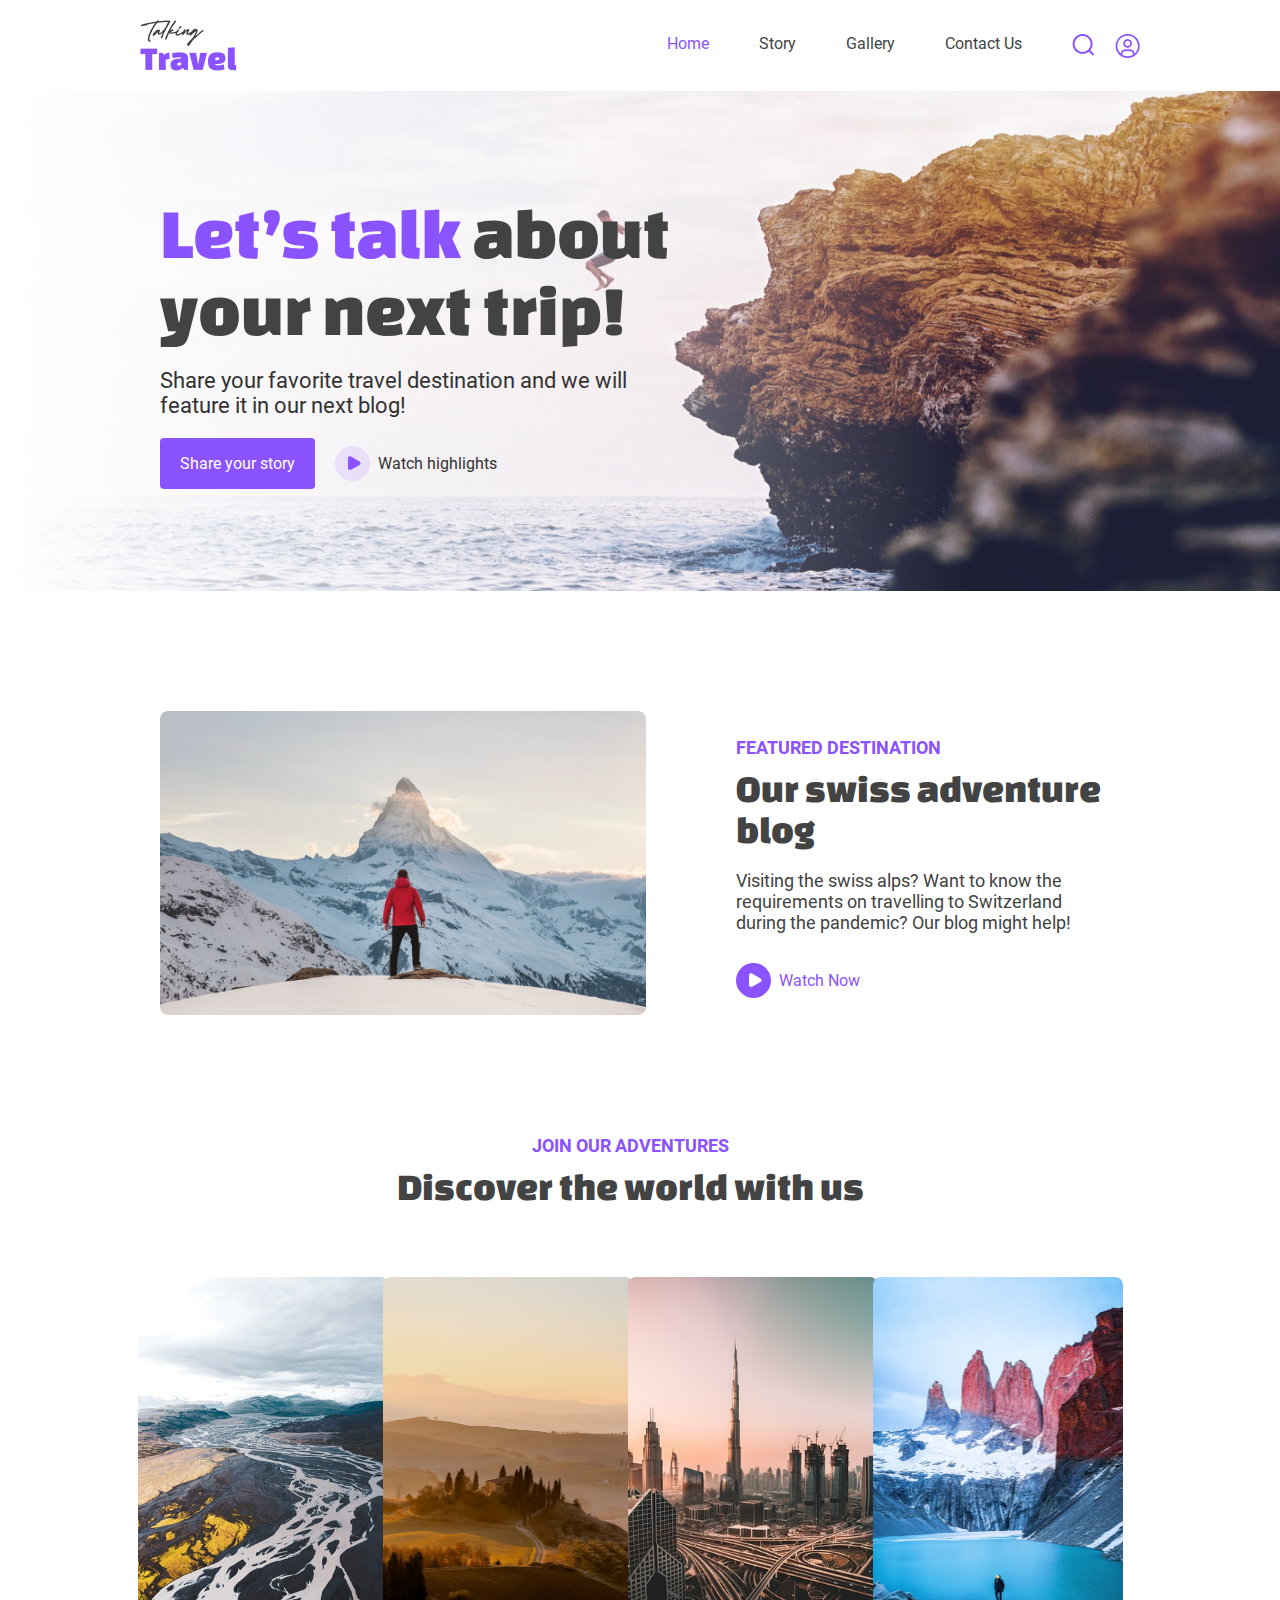
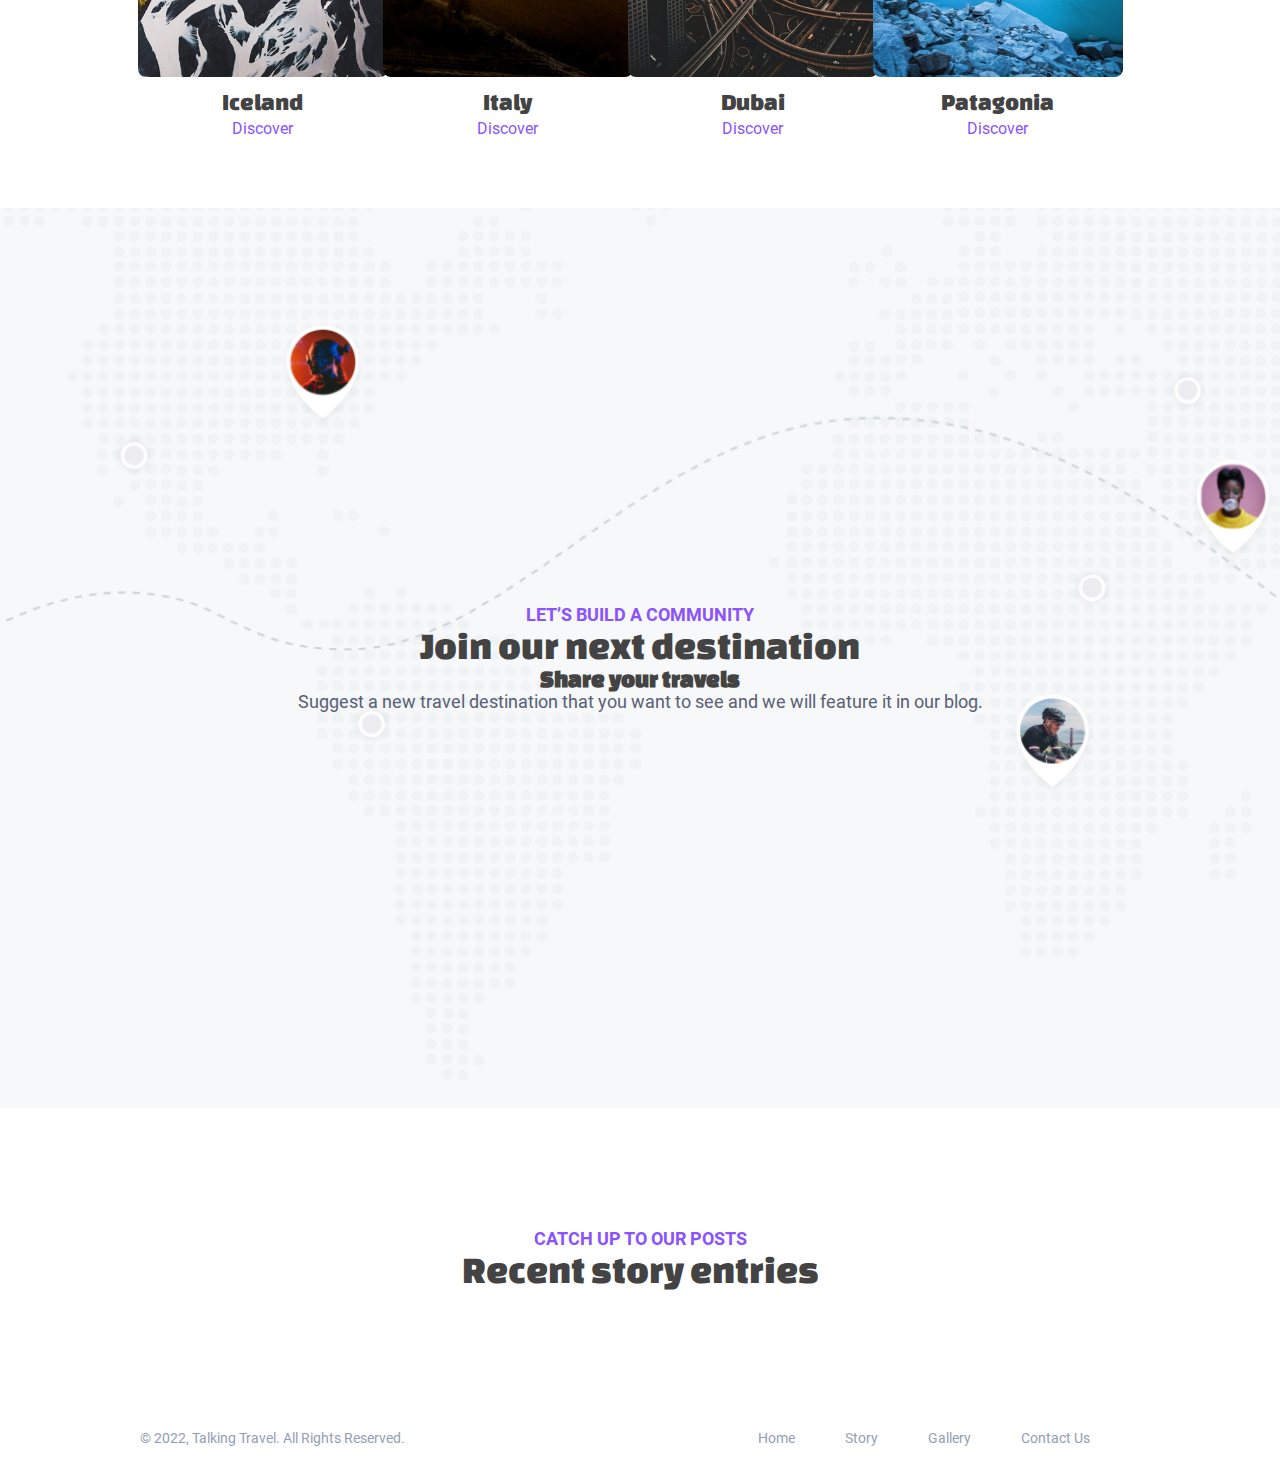
==== pages/index.html @ 603c9e21 "add most of page, all fonts, images and many styles" ====
<!DOCTYPE html>
<html lang="en">
<head>
    <meta charset="UTF-8">
    <meta name="viewport" content="width=device-width, initial-scale=1.0">
    <title>Home Page</title>
    <link rel="stylesheet" href="../src/styles/reset.css">
    <link rel="stylesheet" href="../src/styles/base.css">
    <link rel="stylesheet" href="../src/fonts/black_signature/black_signature.css">
    <link rel="stylesheet" href="../src/fonts/changa_one/changa_one.css">
    <link rel="stylesheet" href="../src/fonts/roboto/roboto.css">
    <link rel="stylesheet" href="../src/styles/header.css">
    <link rel="stylesheet" href="../src/styles/hero-section.css">
    <link rel="stylesheet" href="../src/styles/featured-section.css">
    <link rel="stylesheet" href="../src/styles/discover-section.css">
    <link rel="stylesheet" href="../src/styles/share-section.css">
    <link rel="stylesheet" href="../src/styles/footer.css">
    <link rel="stylesheet" href="../src/styles/recent-section.css">
</head>
<body>
    <header class="header">
        <div class="container">
            <div class="header-row">
                <div class="header-logo">
                    <div><img src="../src/images/header/first_part_logo.png"></div>
                    <div><img src="../src/images/header/second_part_logo.png"></div>
                </div>
                <nav class="header-nav">
                    <ul>    
                        <li class="nav-item"><a href="#">Home</a></li>
                        <li class="nav-item"><a href="#">Story</a></li>
                        <li class="nav-item"><a href="#">Gallery</a></li>
                        <li class="nav-item"><a href="#">Contact Us</a></li>
                        <li class="icon-item"><a href="#"><img src="../src/images/header/search_icon.png"></a></li>
                        <li class="icon-item"><a href="#"><img src="../src/images/header/profile_icon.png"></a></li>
                    </ul>
                </nav>
            </div>
        </div>
    </header>
    <div class="hero-section">
        <div class="container">
            <div class="hero-column">
                <div class="hero-text">
                    <h1 class="hero-title"><span>Let’s talk</span> about your next trip!</h1>
                    <div class="hero-description">Share your favorite travel destination and we will feature it in our next blog!</div>
                </div>
                <div class="hero-actions">
                    <button class="hero-actions-button-share">Share your story</button>
                    <button class="hero-actions-button-highlights">
                        <div class="highlight-icons">
                            <img src="/src/images/hero/circle.svg">
                            <img src="/src/images/hero/start.svg">
                        </div>
                        Watch highlights
                    </button>
                </div>
            </div>
        </div>
    </div>  
    <div class="featured-section">
        <div class="featured-image">
            <img src="/src/images/featured/featured.png">
        </div>
        <div class="featured-blurb">
            <div class="featured-text">
                <div class="featured-text-category">FEATURED DESTINATION</div>
                <div class="featured-text-title">Our swiss adventure blog</div>
                <div class="featured-text-description">Visiting the swiss alps? Want to know the requirements on travelling to Switzerland during the pandemic? Our blog might help!</div>
            </div>
            <button class="featured-button">
                <div class="button-icons">
                    <img class="first-icon"  src="/src/images/featured/circle.svg">
                    <img class="second-icon" src="/src/images/featured/start.svg">
                </div>
                Watch Now
            </button>
        </div>
    </div>    
    <div class="discover-section">
        <div class="container"> 
            <div class="discover-header">
                <div class="discover-header-subtext">JOIN OUR ADVENTURES</div>
                <div class="discover-header-title">Discover the world with us</div>
            </div>
            <div class="discover-cards-row">
                <div class="discover-card-column">
                    <div class="discover-card">
                        <div class="discover-card-image-wrapper">
                            <img src="/src/images/discover/iceland_photo.jfif" alt="Iceland">
                        </div>
                        <div class="discover-card-text">Iceland</div>
                        <div class="discover-card-link">Discover</div>
                    </div>
                </div>
                <div class="discover-card-column">
                    <div class="discover-card">
                        <div class="discover-card-image-wrapper">
                            <img src="/src/images/discover/italy_photo.jfif" alt="Italy">
                        </div>
                        <div class="discover-card-text">Italy</div>
                        <div class="discover-card-link">Discover</div>
                    </div>
                </div>
                <div class="discover-card-column">
                    <div class="discover-card">
                        <div class="discover-card-image-wrapper">
                            <img src="/src/images/discover/dubai_photo.jfif" alt="Dubai">
                        </div>
                        <div class="discover-card-text">Dubai</div>
                        <div class="discover-card-link">Discover</div>
                    </div>
                </div>
                <div class="discover-card-column">
                    <div class="discover-card">
                        <div class="discover-card-image-wrapper">
                            <img src="/src/images/discover/patagonia_photo.jfif" alt="Patagonia">
                        </div>
                        <div class="discover-card-text">Patagonia</div>
                        <div class="discover-card-link">Discover</div>
                    </div>
                </div>
            </div>
        </div>
    </div>         
    <div class="share-section">
        <div class="container">
            <div class="share-form-header-title">
                <div class="share-form-header-subtext">LET’S BUILD A COMMUNITY</div>
                <div class="share-form-header-title">Join our next destination</div>
            </div>
            <div class="share-form-text">
                <div class="share-form-text-share">Share your travels</div>
                <div class="share-form-text-suggest">Suggest a new travel destination that you want to see and we will feature it in our blog.</div>
            </div>
        </div>
    </div>
    <div class="recent-section">
        <div class="container">
            <div class="recent-text-row">
                <h2 class="recent-subtitle">CATCH UP TO OUR POSTS</h2>
                <h1 class="recent-title">Recent story entries</h1>
            </div>
            <div class="recent-story-block">
                <div class="recent-story-block-left">

                </div>
                <div class="recent-story-block-right">

                </div>
            </div>
        </div>
    </div>
    <footer class="footer">
        <div class="container">
            <div class="footer-row">
                <div>© 2022, Talking Travel. All Rights Reserved.</div>
                <nav class="footer-nav">
                    <ul>
                        <li class="nav-item"><a href="#">Home</a></li>
                        <li class="nav-item"><a href="#">Story</a></li>
                        <li class="nav-item"><a href="#">Gallery</a></li>        
                        <li class="nav-item"><a href="#">Contact Us</a></li>
                    </ul>
                </nav>
            </div>
        </div>
    </footer>
</body>
</html>
---- src/styles/base.css ----
body {
    font-family: 'Roboto', sans-serif;
    font-weight: normal;
    font-size: 18px;
    color: #434343;
}

.none {
    display: none !important;
}

.visually-hidden {
    position: absolute;
    opacity: 0;
    visibility: hidden;
    width: 0px;
    height: 0px;
    display: block;
    margin-left: -10000px;
    background: transparent;
    font-size: 0;
}

.container {
    width: 100%;
    padding: 0px 140px;
}
---- src/fonts/black_signature/black_signature.css ----
@font-face {
    font-family: 'BlackSignature';
    src: url("BlackSignature.otf") format('opentype');
    font-weight: normal;
    font-style: normal;
}
---- src/fonts/changa_one/changa_one.css ----
@font-face {
    font-family: 'ChangaOne';
    src: url("ChangaOne-Regular.ttf") format(truetype);
    font-weight: normal;
    font-style: normal;
}

@font-face {
    font-family: 'ChangaOne';
    src: url("ChangaOne-Italic.ttf") format(truetype);
    font-weight: normal;
    font-style: italic;
}
---- src/fonts/roboto/roboto.css ----
@font-face {
    font-family: 'Roboto';
    src: url("Roboto-Regular.ttf") format('opentype');
    font-weight: normal;
    font-style: normal;
}

@font-face {
    font-family: 'Roboto';
    src: url("Roboto-Bold.ttf") format('opentype');
    font-weight: 700;
    font-style: normal;
}
---- src/styles/header.css ----
.header {
    padding: 20px 0px; 
}

.header-row {
    display: flex;
    align-items: center;
    font-size: 16px;
    justify-content: space-between;
}

.header-nav {
    display: flex;
}

.header-nav ul {
    display: flex;
}

.header-nav li.nav-item {
    margin-right: 50px;
    cursor: pointer;
}

.header-nav li.nav-item:last-of-type {
    margin-right: 0;
}

.header-nav li.nav-item:first-of-type {
    color: #8A53FF;
}

.header-nav li.icon-item {
    margin-right: 20px;
    cursor: pointer;
}

.header-nav li.icon-item:last-of-type {
    margin-right: 0;
}
---- src/styles/hero-section.css ----
.hero-section {
    background: linear-gradient(90deg, #FFFFFF 1%, rgba(255, 255, 255, 0) 75.6%), url("../images/hero/background.png");
    height: 500px;
    width: 100%;
    background-repeat: no-repeat;
    background-size: cover;
    display: flex;
    justify-content: left;
    align-items: center;
}

.hero-column {
    width: 160;
    display: block;
    flex-direction: column;
    justify-content: center;
    padding: 0px 20px;
}

.hero-text {
    text-align: left;
}

.hero-text span {
    color: #8A53FF;
}

.hero-title {
    font-size: 73px;
    width: 600px;
    font-family: "ChangaOne";
}

.hero-description {
    font-size: 22px;
    font-family: Roboto;
    width: 500px;
    margin-top: 20px;
    color: #333;
}

.hero-actions {
    margin-top: 20px;
    font-size: 16px;
    font-family: Roboto;
    display: flex;
    align-items: center;
}

.hero-actions-button-share {
    padding: 16px 20px;
    background-color: #8A53FF;
    color: #FFFFFF;
    cursor: pointer;
    border-radius: 4px;
    margin-right: 20px;
}

.hero-actions-button-highlights {
    display: flex;
    align-items: center;
    color: #333;
    cursor: pointer;
    position: relative;
}

.highlight-icons {
    position: relative;
    width: 35px;
    height: 35px;
    margin-right: 8px;
}

.highlight-icons img {
    position: absolute;
    top: 0;
    left: 0;
    width: 100%;
    height: 100%;
}

.highlight-icons img:first-child {
    z-index: 1;
}

.highlight-icons img:last-child {
    padding: 10px 6px 10px 10px;
    z-index: 2;
}
---- src/styles/featured-section.css ----
.featured-section { 
    display: flex;
    justify-content: left;
    align-items: center;
    gap: 90px;
    padding: 120px 160px;
    border-radius: 8px;
}

.featured-image img {
    border-radius: 8px;
    width: 100%;
    height: auto;
}

.featured-blurb {
    display: flex;
    flex-direction: column;
    justify-content: space-between;
    padding-top: 2%;
    max-width: 40%;
}

.featured-button {
    display: flex;
    align-items: center;
    color: #8A53FF;
    font-size: 16px;
    font-weight: 400;
    font-family: Roboto;
    background: none;
    border: none;
    cursor: pointer;
    padding: 10px 0px;
    text-align: left;
}

.featured-text {
    margin-bottom: 20px;
}

.featured-text-category {
    font-size: 18px;
    font-weight: 700;
    font-family: Roboto;
    color: #8A53FF;
    margin-bottom: 10px;
}

.featured-text-title {
    font-size: 39px;
    font-weight: normal;
    font-family: "ChangaOne";
    color: #434343;
    margin-bottom: 20px;
}

.featured-text-description {
    font-size: 18px;
    width: 90%;
    font-weight: normal;
    font-family: Roboto;
    color: #434343;
}

.button-icons {
    position: relative;
    width: 35px;
    height: 35px;
    margin-right: 8px;
}

.button-icons img {
    position: absolute;
    top: 0;
    left: 0;
    width: 100%;
    height: 100%;
}

.button-icons img:first-child {
    z-index: 1;
}

.button-icons img:last-child {
    padding: 10px 6px 10px 10px;
    z-index: 2;
}
---- src/styles/discover-section.css ----
.discover-section {
    text-align: center;
    padding: 0px 20px 70px 0px;
}

.discover-header {
    display: flex;
    flex-direction: column;
    align-items: center;
    margin-bottom: 70px;
}

.discover-header-subtext {
    font-family: 'Roboto', sans-serif;
    font-weight: 700;
    color: #8A53FF;
    font-size: 18px;
    margin-bottom: 10px;
}

.discover-header-title {
    font-family: 'ChangaOne';
    font-weight: normal;
    font-size: 39px;
    color: #434343;
}

.discover-cards-row {
    display: flex;
    justify-content: space-between;
    flex-wrap: wrap;
}

.discover-card-column {
    flex: 1;
    min-width: 200px;
    max-width: 250px;
    display: flex;
    flex-direction: column;
    align-items: center;
    text-align: center;
}

.discover-card {
    display: flex;
    flex-direction: column;
    align-items: center;
    text-align: center;
}

.discover-card-image-wrapper {
    width: 250px;
    height: 400px;
    overflow: hidden;
    border-radius: 8px;
}

.discover-card img {
    width: 100%;
    height: 100%;
    object-fit: cover;
    display: block;
}

.discover-card-text {
    font-family: "ChangaOne";
    font-weight: 700px;
    margin-top: 12px;
    font-size: 24px;
}

.discover-card-link {
    font-family: "Roboto";
    font-size: 16px;
    color: #8A53FF;
    margin-top: 5px;
    cursor: pointer;
}
---- src/styles/share-section.css ----
.share-section {
    background: url(../images/share/share_background.png);
    height: 900px;
    width: 100%;
    background-size: cover;
    display: flex;
    justify-content: center;
    align-items: center;
}


.share-form-header-title {
    text-align: center;
    font-family: ChangaOne;
    font-size: 39px;
}

.share-form-header-subtext {
    font-family: Roboto;
    font-weight: 700;
    color: #8A53FF;
    font-size: 18px;
}

.share-form-text {
    text-align: center;
}

.share-form-text-share {
    font-family: ChangaOne;
    font-weight: 700;
    font-size: 24px;
}

.share-form-text-suggest {
    color: #576074;
}

.share-form-fields {

}

.field {
    border-color: #0000003B;
    padding: 0px 12px;
    border: 1px;
    border-radius: 4px;
    font-size: 16px;
    color: #00000099;
}

.share-form-button {
    background: #8A53FF;
    font-size: 16px;
    font-family: Roboto;
    color: #FFF;
    text-align: center;
}
---- src/styles/footer.css ----
.footer {
    padding: 20px 0px; 
}

.footer-row {
    display: flex;
    align-items: center;
    justify-content: space-between;
    font-size: 14px;
    color: #939EB4;
}

.footer-nav {
    display: flex;
}

.footer-nav ul {
    display: flex;
}

.footer-nav li.nav-item {
    margin-right: 50px;
    cursor: pointer;
}

.header-nav li.nav-item:last-of-type {
    margin-right: 0;
}
---- src/styles/recent-section.css ----
.recent-section {
    padding: 120px 0px;
}

.recent-text-row {
    text-align: center;
}

.recent-subtitle {
    color: #8A53FF;
    font-family: Roboto;
    font-size: 18px;
    font-weight: 700;
}

.recent-title {
    font-family: ChangaOne;
    font-weight: normal;
    font-size: 39px;
}

.recent-story-block {

}

.recent-story-block-left {

}

.recent-story-block-right {

}
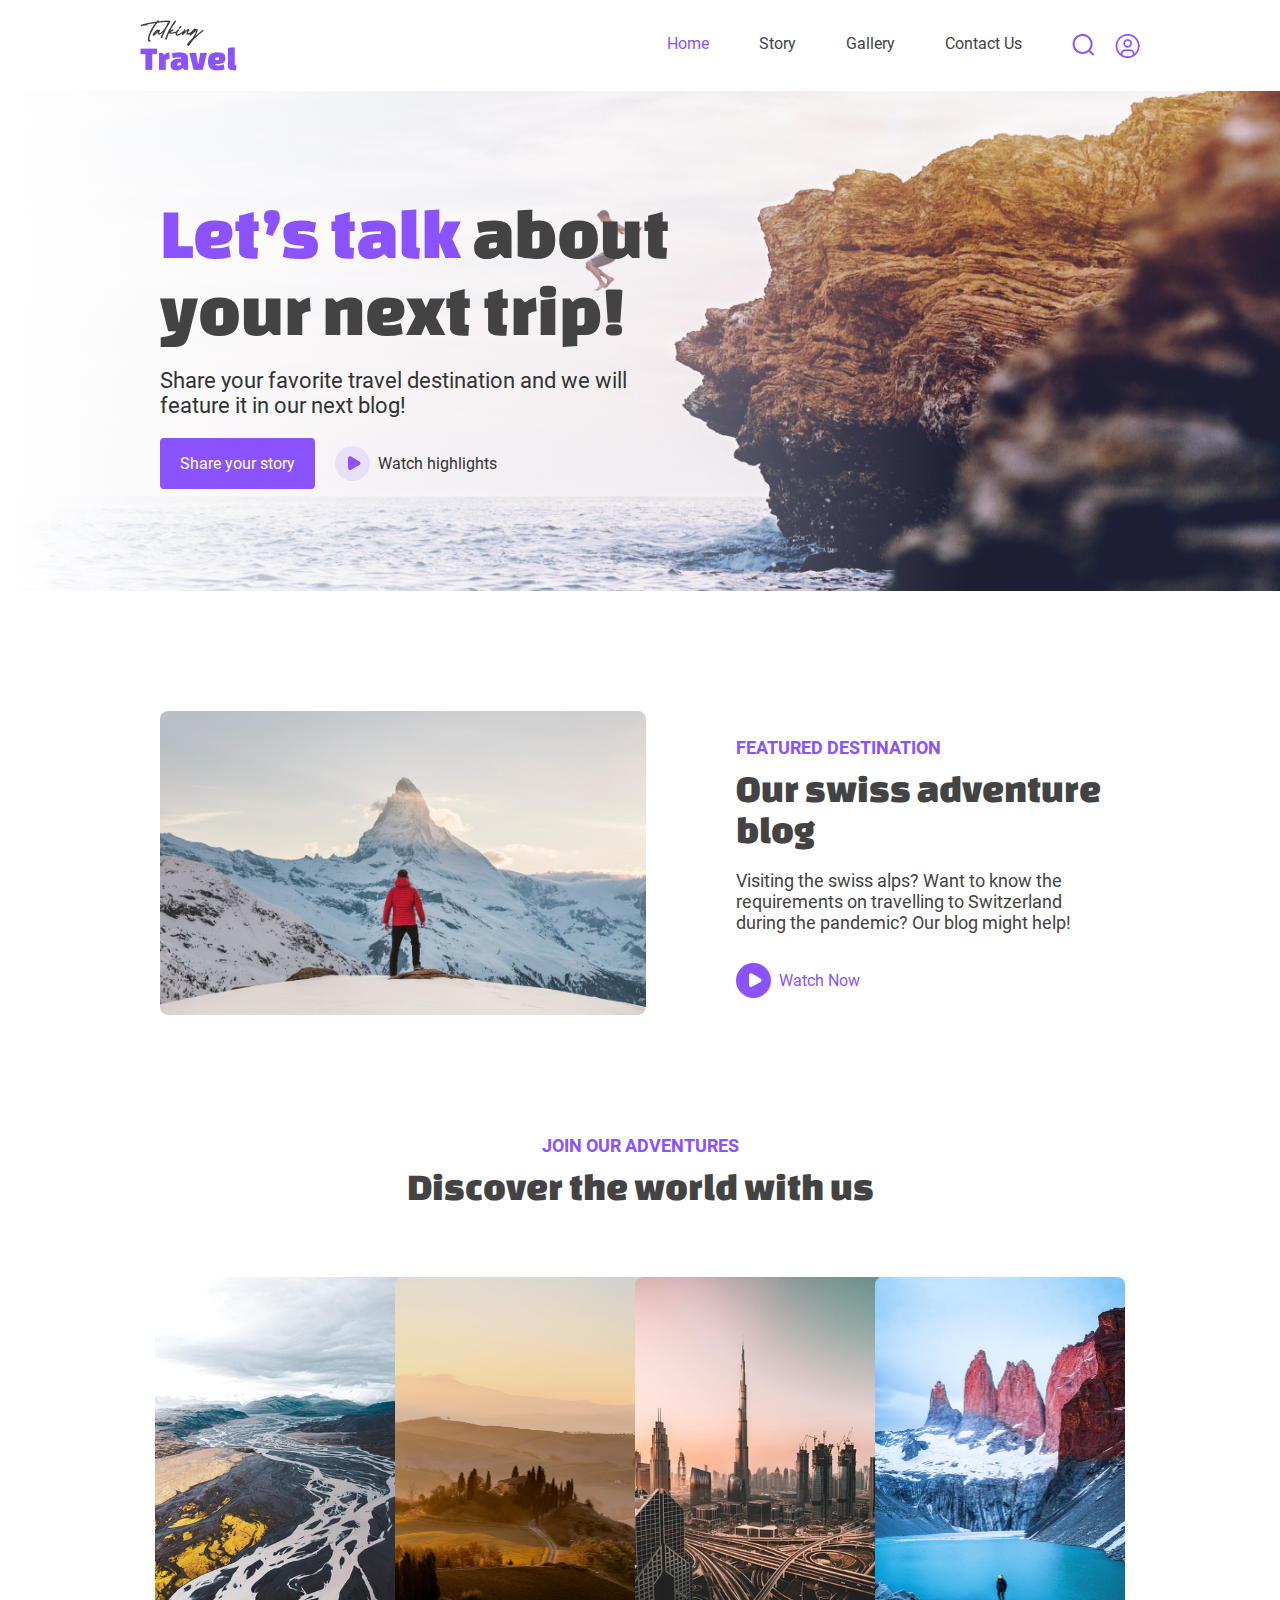
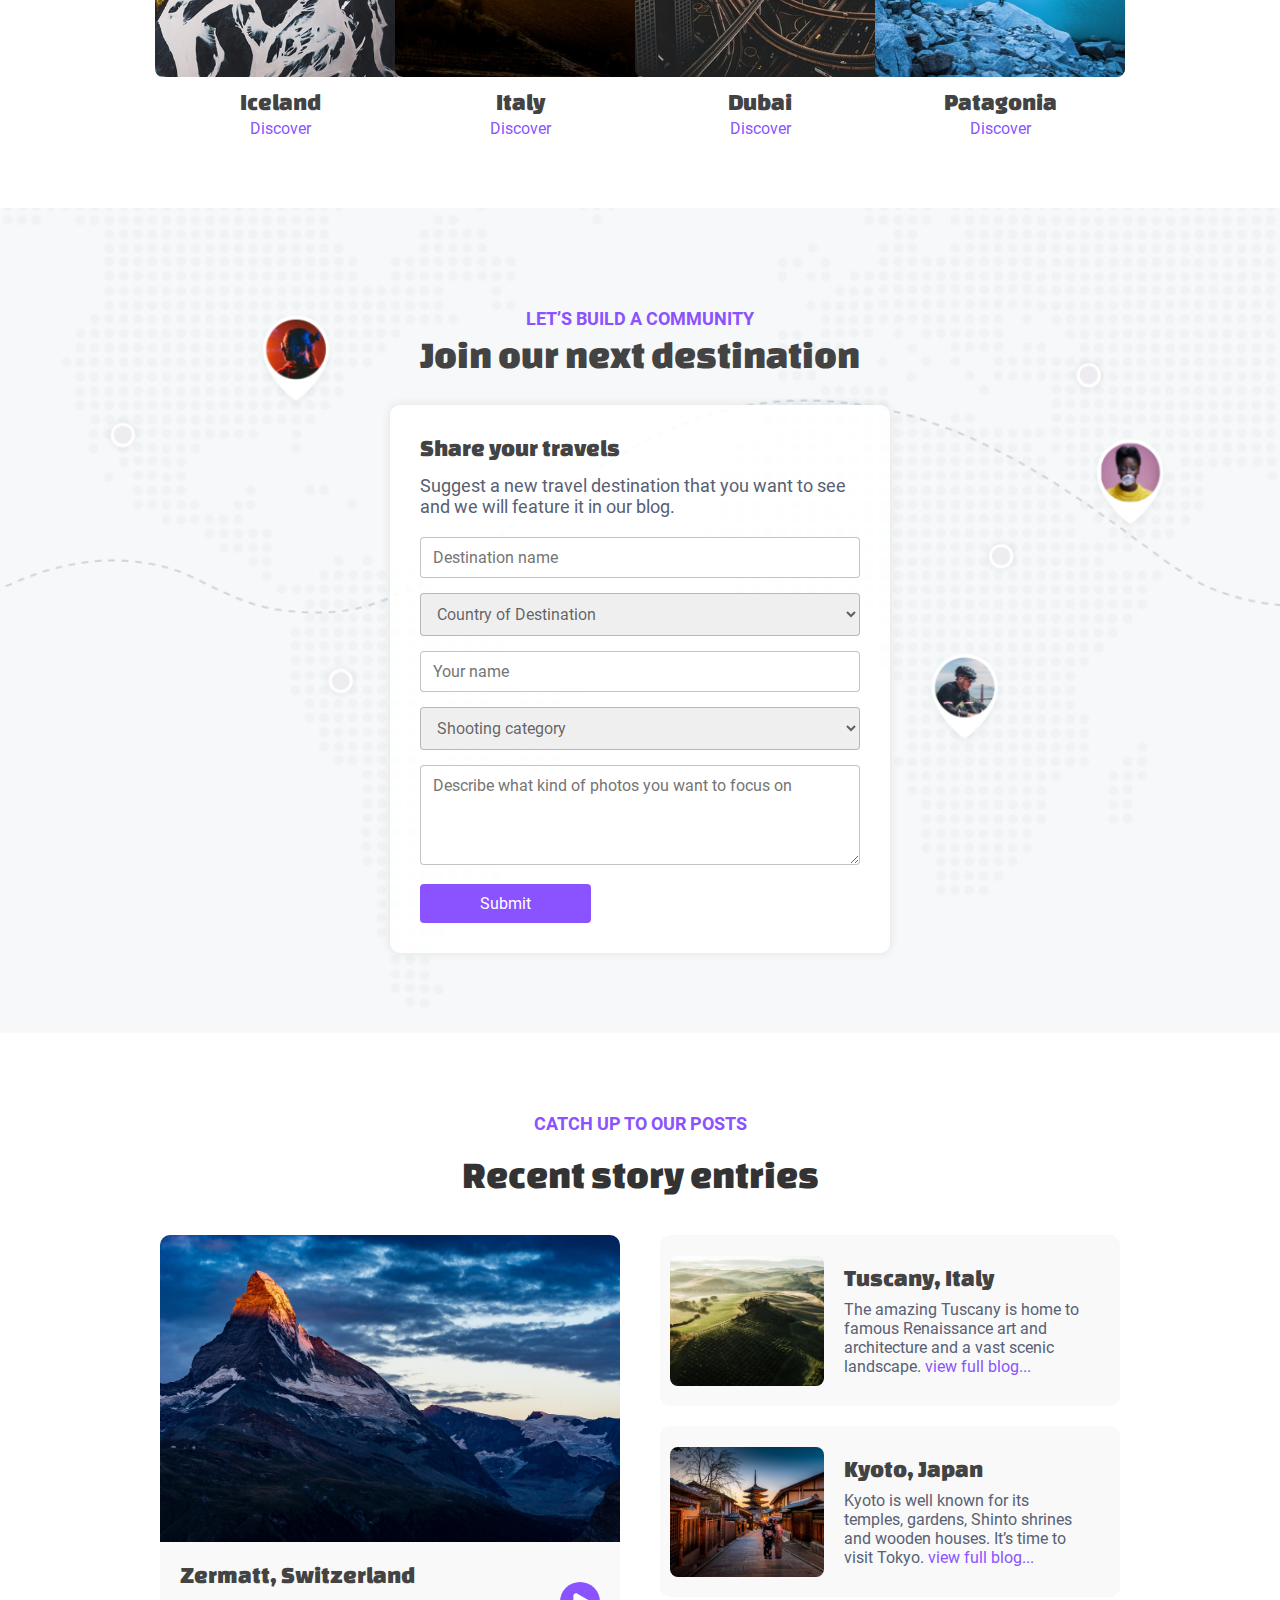
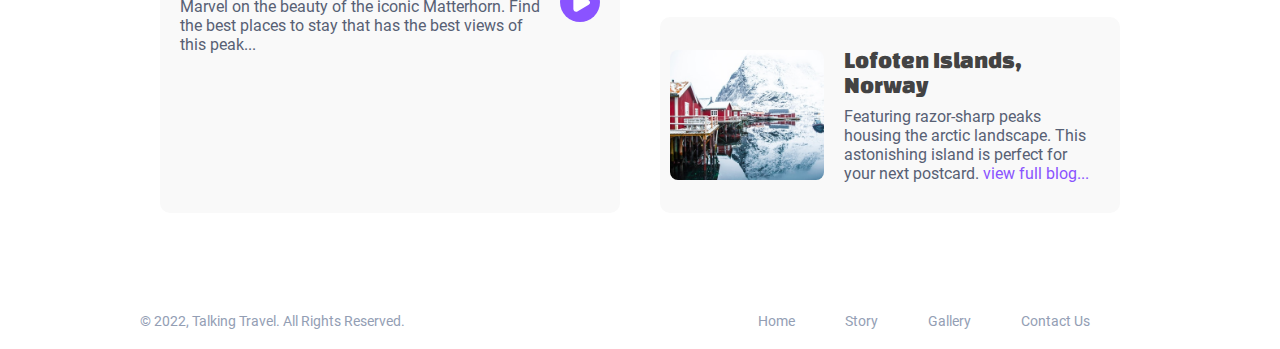
==== commit 963a6a46: "complete first page" ====
--- a/pages/index.html
+++ b/pages/index.html
@@ -18,7 +18,7 @@
     <link rel="stylesheet" href="../src/styles/recent-section.css">
 </head>
 <body>
-    <header class="header">
+    <header class="header"ы>
         <div class="container">
             <div class="header-row">
                 <div class="header-logo">
@@ -27,8 +27,8 @@
                 </div>
                 <nav class="header-nav">
                     <ul>    
-                        <li class="nav-item"><a href="#">Home</a></li>
-                        <li class="nav-item"><a href="#">Story</a></li>
+                        <li class="nav-item"><a href="/pages/index.html">Home</a></li>
+                        <li class="nav-item"><a href="/pages/story-page.html">Story</a></li>
                         <li class="nav-item"><a href="#">Gallery</a></li>
                         <li class="nav-item"><a href="#">Contact Us</a></li>
                         <li class="icon-item"><a href="#"><img src="../src/images/header/search_icon.png"></a></li>
@@ -87,7 +87,7 @@
                 <div class="discover-card-column">
                     <div class="discover-card">
                         <div class="discover-card-image-wrapper">
-                            <img src="/src/images/discover/iceland_photo.jfif" alt="Iceland">
+                            <img src="/src/images/discover/iceland_photo.jfif">
                         </div>
                         <div class="discover-card-text">Iceland</div>
                         <div class="discover-card-link">Discover</div>
@@ -96,7 +96,7 @@
                 <div class="discover-card-column">
                     <div class="discover-card">
                         <div class="discover-card-image-wrapper">
-                            <img src="/src/images/discover/italy_photo.jfif" alt="Italy">
+                            <img src="/src/images/discover/italy_photo.jfif">
                         </div>
                         <div class="discover-card-text">Italy</div>
                         <div class="discover-card-link">Discover</div>
@@ -105,7 +105,7 @@
                 <div class="discover-card-column">
                     <div class="discover-card">
                         <div class="discover-card-image-wrapper">
-                            <img src="/src/images/discover/dubai_photo.jfif" alt="Dubai">
+                            <img src="/src/images/discover/dubai_photo.jfif">
                         </div>
                         <div class="discover-card-text">Dubai</div>
                         <div class="discover-card-link">Discover</div>
@@ -114,7 +114,7 @@
                 <div class="discover-card-column">
                     <div class="discover-card">
                         <div class="discover-card-image-wrapper">
-                            <img src="/src/images/discover/patagonia_photo.jfif" alt="Patagonia">
+                            <img src="/src/images/discover/patagonia_photo.jfif">
                         </div>
                         <div class="discover-card-text">Patagonia</div>
                         <div class="discover-card-link">Discover</div>
@@ -124,41 +124,101 @@
         </div>
     </div>         
     <div class="share-section">
-        <div class="container">
-            <div class="share-form-header-title">
-                <div class="share-form-header-subtext">LET’S BUILD A COMMUNITY</div>
-                <div class="share-form-header-title">Join our next destination</div>
-            </div>
+        <div class="share-form-header">
+            <div class="share-form-header-subtext">LET’S BUILD A COMMUNITY</div>
+            <div class="share-form-header-title">Join our next destination</div>
+        </div>
+        <div class="share-container">
             <div class="share-form-text">
                 <div class="share-form-text-share">Share your travels</div>
                 <div class="share-form-text-suggest">Suggest a new travel destination that you want to see and we will feature it in our blog.</div>
             </div>
-        </div>
-    </div>
-    <div class="recent-section">
-        <div class="container">
-            <div class="recent-text-row">
-                <h2 class="recent-subtitle">CATCH UP TO OUR POSTS</h2>
-                <h1 class="recent-title">Recent story entries</h1>
-            </div>
-            <div class="recent-story-block">
-                <div class="recent-story-block-left">
-
-                </div>
-                <div class="recent-story-block-right">
-
-                </div>
-            </div>
-        </div>
-    </div>
+            <form class="share-form-fields">
+                <div class="field">
+                    <input type="text" placeholder="Destination name" required>
+                </div>
+                <div class="field">
+                    <select required>
+                        <option>Country of Destination</option>
+                        <option>Russia</option>
+                        <option>China</option>
+                        <option>Kazakhstan</option>
+                    </select>
+                </div>
+                <div class="field">
+                    <input type="text" placeholder="Your name" required>
+                </div>
+                <div class="field">
+                    <select required>
+                        <option>Shooting category</option>
+                        <option>Landscape</option>
+                        <option>Architecture</option>
+                        <option>Reportage</option>
+                    </select>
+                </div>
+                <div class="field">
+                    <textarea placeholder="Describe what kind of photos you want to focus on" required></textarea>
+                </div>
+                <div class="share-form-button">
+                    <button type="submit">Submit</button>
+                </div>
+            </form>
+        </div>
+    </div>        
+    <div class="recent-entries-section">
+        <div class="recent-entries-header">
+            <div class="recent-entries-subtext">CATCH UP TO OUR POSTS</div>
+            <div class="recent-entries-title">Recent story entries</div>
+        </div>
+        <div class="recent-entries-container">
+            <div class="main-entry">
+                <img src="/src/images/recent/zermatt_photo.jfif">
+                <div class="main-entry-content">
+                    <div class="entry-text">
+                        <div class="entry-title">Zermatt, Switzerland</div>
+                        <div class="entry-description">Marvel on the beauty of the iconic Matterhorn. Find the best places to stay that has the best views of this peak...</div>
+                    </div>
+                    <div class="entry-button">
+                        <div class="button-container">
+                            <img class="back-icon" src="/src/images/recent/circle.svg">
+                            <img class="top-icon" src="/src/images/recent/start.svg">
+                        </div>
+                    </div>
+                </div>
+            </div>
+            <div class="side-entries">
+                <div class="side-entry">
+                    <img src="/src/images/recent/tuscany_photo.jfif">
+                    <div class="side-entry-content">
+                        <div class="entry-title">Tuscany, Italy</div>
+                        <div class="entry-description">The amazing Tuscany is home to famous Renaissance art and architecture and a vast scenic landscape. <a href="#">view full blog...</a></div>
+                    </div>
+                </div>
+                <div class="side-entry">
+                    <img src="/src/images/recent/kyoto_photo.jfif">
+                    <div class="side-entry-content">
+                        <div class="entry-title">Kyoto, Japan</div>
+                        <div class="entry-description">Kyoto is well known for its temples, gardens, Shinto shrines and wooden houses. It’s time to visit Tokyo. <a href="#">view full blog...</a></div>
+                    </div>
+                </div>
+                <div class="side-entry">
+                    <img src="/src/images/recent/lofoten_islands_photo.jfif">
+                    <div class="side-entry-content">
+                        <div class="entry-title">Lofoten Islands, Norway</div>
+                        <div class="entry-description">Featuring razor-sharp peaks housing the arctic landscape. This astonishing island is perfect for your next postcard. <a href="#">view full blog...</a></div>
+                    </div>
+                </div>
+            </div>
+        </div>
+    </div>                 
     <footer class="footer">
         <div class="container">
             <div class="footer-row">
                 <div>© 2022, Talking Travel. All Rights Reserved.</div>
                 <nav class="footer-nav">
                     <ul>
-                        <li class="nav-item"><a href="#">Home</a></li>
-                        <li class="nav-item"><a href="#">Story</a></li>
+                        <li class="nav-item"><a href="/pages/index.html">Home</a></li>
+                        <li class="nav-item"><a href="/pages/story-page.html">Story</a></li>
                         <li class="nav-item"><a href="#">Gallery</a></li>        
                         <li class="nav-item"><a href="#">Contact Us</a></li>
                     </ul>
--- a/src/styles/header.css
+++ b/src/styles/header.css
@@ -1,5 +1,6 @@
 .header {
     padding: 20px 0px; 
+    
 }
 
 .header-row {
--- a/src/styles/hero-section.css
+++ b/src/styles/hero-section.css
@@ -33,7 +33,6 @@
 
 .hero-description {
     font-size: 22px;
-    font-family: Roboto;
     width: 500px;
     margin-top: 20px;
     color: #333;
@@ -42,7 +41,6 @@
 .hero-actions {
     margin-top: 20px;
     font-size: 16px;
-    font-family: Roboto;
     display: flex;
     align-items: center;
 }
--- a/src/styles/discover-section.css
+++ b/src/styles/discover-section.css
@@ -1,6 +1,6 @@
 .discover-section {
     text-align: center;
-    padding: 0px 20px 70px 0px;
+    padding: 0px 20px 70px 20px;
 }
 
 .discover-header {
--- a/src/styles/share-section.css
+++ b/src/styles/share-section.css
@@ -1,18 +1,17 @@
 .share-section {
     background: url(../images/share/share_background.png);
-    height: 900px;
-    width: 100%;
     background-size: cover;
     display: flex;
-    justify-content: center;
+    flex-direction: column;
     align-items: center;
+    padding: 100px 0px 50px 0px;
+    height: 825px;
+    width: 100%;
 }
 
-
-.share-form-header-title {
+.share-form-header {
     text-align: center;
-    font-family: ChangaOne;
-    font-size: 39px;
+    margin-bottom: 20px;
 }
 
 .share-form-header-subtext {
@@ -20,39 +19,69 @@
     font-weight: 700;
     color: #8A53FF;
     font-size: 18px;
+    margin-bottom: 5px;
+}
+
+.share-form-header-title {
+    font-family: ChangaOne;
+    font-size: 39px;
+    margin-bottom: 10px;
+}
+
+.share-container {
+    max-width: 500px;
+    width: 100%;
+    background: rgba(255, 255, 255, 0.9);
+    padding: 30px;
+    border-radius: 10px;
+    box-shadow: 0px 0px 10px rgba(0, 0, 0, 0.1);
 }
 
 .share-form-text {
-    text-align: center;
+    margin-bottom: 20px;
+    text-align: left;
 }
 
 .share-form-text-share {
     font-family: ChangaOne;
-    font-weight: 700;
+    font-weight: normal;
     font-size: 24px;
+    margin-bottom: 15px;
 }
 
 .share-form-text-suggest {
     color: #576074;
 }
 
-.share-form-fields {
-
+.share-form-fields .field {
+    margin-bottom: 15px;
 }
 
-.field {
-    border-color: #0000003B;
-    padding: 0px 12px;
-    border: 1px;
+.field input, .field select, .field textarea {
+    width: 100%;
+    padding: 10px 12px;
+    border: 1px solid #0000003B;
     border-radius: 4px;
     font-size: 16px;
     color: #00000099;
+    font-family: Roboto;
+}
+
+.field textarea {
+    resize: vertical;
+    height: 100px;
 }
 
 .share-form-button {
+    align-self: last baseline;
+    text-align: left;
+}
+
+.share-form-button button {
     background: #8A53FF;
+    color: #FFF;
     font-size: 16px;
-    font-family: Roboto;
-    color: #FFF;
-    text-align: center;
+    padding: 10px 60px;
+    border-radius: 4px;
+    cursor: pointer;
 }--- a/src/styles/recent-section.css
+++ b/src/styles/recent-section.css
@@ -1,32 +1,151 @@
-.recent-section {
-    padding: 120px 0px;
+.recent-entries-section {
+    width: 100%;
+    padding: 80px 160px;
+    display: flex;
+    flex-direction: column;
+    align-items: center;
 }
 
-.recent-text-row {
+.recent-entries-header {
     text-align: center;
+    margin-bottom: 30px;
 }
 
-.recent-subtitle {
+.recent-entries-subtext {
+    font-weight: 700;
     color: #8A53FF;
-    font-family: Roboto;
     font-size: 18px;
-    font-weight: 700;
+    margin-bottom: 20px;
 }
 
-.recent-title {
+.recent-entries-title {
     font-family: ChangaOne;
-    font-weight: normal;
     font-size: 39px;
+    color: #333;
+    margin-bottom: 10px;
 }
 
-.recent-story-block {
-
+.recent-entries-container {
+    display: flex;
+    justify-content: center;
+    gap: 40px;
+    width: 100%;
+    align-items: stretch;
 }
 
-.recent-story-block-left {
-
+.main-entry {
+    background: #F9F9F9;
+    border-radius: 10px;
+    overflow: hidden;
+    display: flex;
+    flex-direction: column;
+    width: calc(50% - 20px);
 }
 
-.recent-story-block-right {
+.main-entry img {
+    width: 100%;
+    height: auto;
+    display: block;
+}
 
-}+.main-entry-content {
+    padding: 20px;
+    display: flex;
+    flex-direction: row; 
+    align-items: center;
+    position: relative;
+}
+
+.entry-text {
+    flex-grow: 1;
+    padding-right: 40px;
+}
+
+.entry-title {
+    font-family: ChangaOne;
+    font-size: 24px;
+    color: #434343;
+    margin-bottom: 10px;
+}
+
+.entry-description {
+    font-size: 16px;
+    color: #576074;
+}
+
+.entry-button {
+    margin-left: 20px;
+}
+
+.entry-button img {
+    margin-top: 20px;
+    height: 40px;
+    width: 40px;
+}
+
+.button-container {
+    position: absolute;
+    top: 20px;
+    right: 20px;
+    width: 40px;
+    height: 40px;
+}
+
+.button-container .back-icon {
+    position: absolute;
+    width: 100%;
+    height: 100%;
+}
+
+.button-container .top-icon {
+    position: absolute;
+    width: 20px;
+    height: 20px;
+    top: 11px;
+    left: 11.5px;
+    z-index: 1;
+}
+
+.side-entries {
+    display: flex;
+    flex-direction: column;
+    gap: 20px;
+    width: calc(50% - 20px);
+}
+
+.side-entry {
+    background: #F9F9F9;
+    border-radius: 10px;
+    display: flex;
+    overflow: hidden;
+    width: 100%;
+    padding: 10px;
+}
+
+.side-entry img {
+    width: 100px;
+    height: 130px;
+    object-fit: cover;
+    align-self: center;
+    border-radius: 8px;
+    flex: 0 0 35%;
+}
+
+.side-entry-content {
+    padding: 20px;
+    flex-grow: 1;
+}
+
+.side-entry .entry-title {
+    font-family: ChangaOne;
+    font-size: 24px;
+    color: #434343;
+}
+
+.side-entry .entry-description {
+    color: #576074;
+}
+
+.side-entry .entry-description a {
+    color: #8A53FF;
+}
